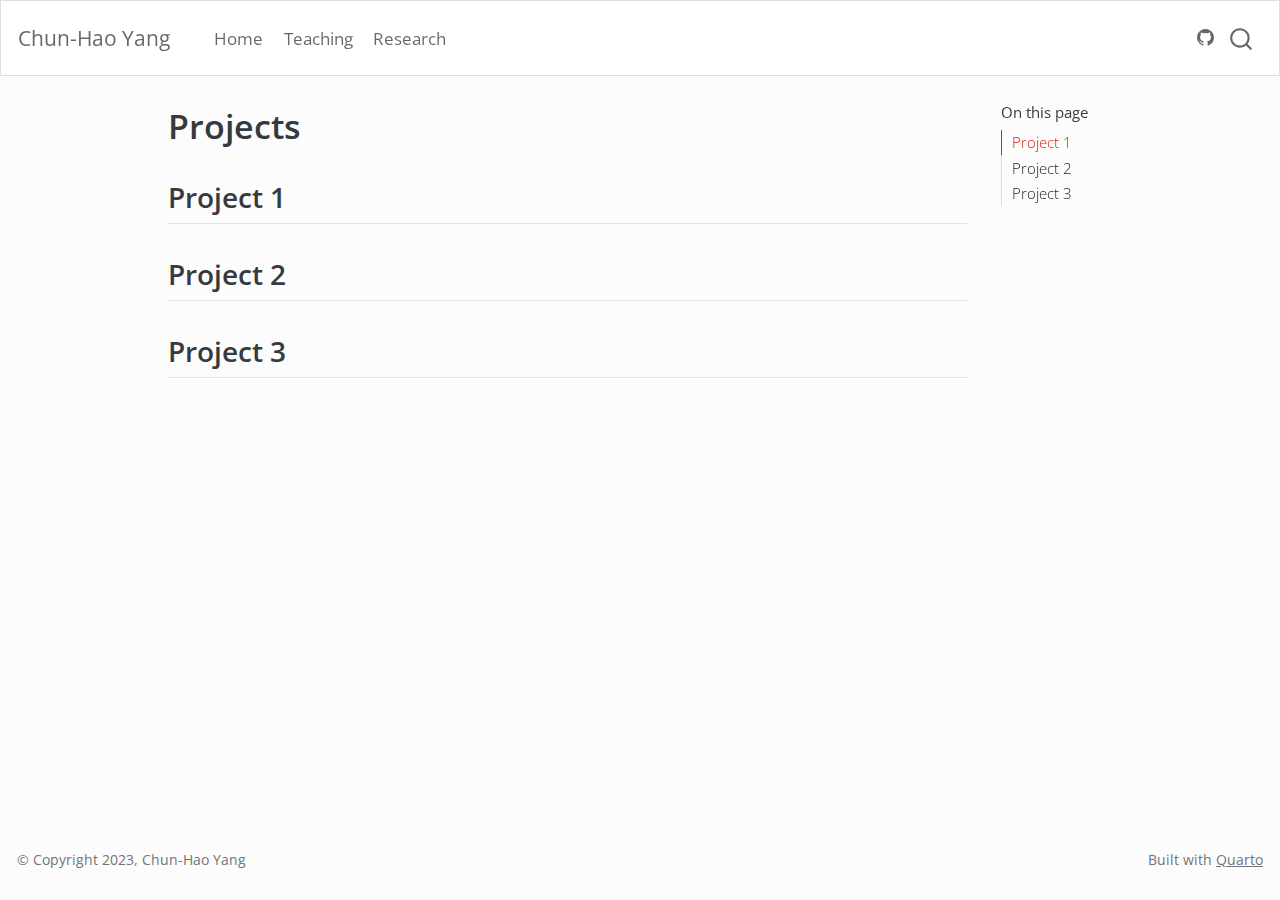
==== docs/projects.html @ c39fc4c0 "update" ====
<!DOCTYPE html>
<html xmlns="http://www.w3.org/1999/xhtml" lang="en" xml:lang="en"><head>

<meta charset="utf-8">
<meta name="generator" content="quarto-1.3.353">

<meta name="viewport" content="width=device-width, initial-scale=1.0, user-scalable=yes">


<title>Chun-Hao Yang - Projects</title>
<style>
code{white-space: pre-wrap;}
span.smallcaps{font-variant: small-caps;}
div.columns{display: flex; gap: min(4vw, 1.5em);}
div.column{flex: auto; overflow-x: auto;}
div.hanging-indent{margin-left: 1.5em; text-indent: -1.5em;}
ul.task-list{list-style: none;}
ul.task-list li input[type="checkbox"] {
  width: 0.8em;
  margin: 0 0.8em 0.2em -1em; /* quarto-specific, see https://github.com/quarto-dev/quarto-cli/issues/4556 */ 
  vertical-align: middle;
}
</style>


<script src="site_libs/quarto-nav/quarto-nav.js"></script>
<script src="site_libs/quarto-nav/headroom.min.js"></script>
<script src="site_libs/clipboard/clipboard.min.js"></script>
<script src="site_libs/quarto-search/autocomplete.umd.js"></script>
<script src="site_libs/quarto-search/fuse.min.js"></script>
<script src="site_libs/quarto-search/quarto-search.js"></script>
<meta name="quarto:offset" content="./">
<script src="site_libs/quarto-html/quarto.js"></script>
<script src="site_libs/quarto-html/popper.min.js"></script>
<script src="site_libs/quarto-html/tippy.umd.min.js"></script>
<script src="site_libs/quarto-html/anchor.min.js"></script>
<link href="site_libs/quarto-html/tippy.css" rel="stylesheet">
<link href="site_libs/quarto-html/quarto-syntax-highlighting.css" rel="stylesheet" id="quarto-text-highlighting-styles">
<script src="site_libs/bootstrap/bootstrap.min.js"></script>
<link href="site_libs/bootstrap/bootstrap-icons.css" rel="stylesheet">
<link href="site_libs/bootstrap/bootstrap.min.css" rel="stylesheet" id="quarto-bootstrap" data-mode="light">
<script id="quarto-search-options" type="application/json">{
  "location": "navbar",
  "copy-button": false,
  "collapse-after": 3,
  "panel-placement": "end",
  "type": "overlay",
  "limit": 20,
  "language": {
    "search-no-results-text": "No results",
    "search-matching-documents-text": "matching documents",
    "search-copy-link-title": "Copy link to search",
    "search-hide-matches-text": "Hide additional matches",
    "search-more-match-text": "more match in this document",
    "search-more-matches-text": "more matches in this document",
    "search-clear-button-title": "Clear",
    "search-detached-cancel-button-title": "Cancel",
    "search-submit-button-title": "Submit"
  }
}</script>


</head>

<body class="nav-fixed">

<div id="quarto-search-results"></div>
  <header id="quarto-header" class="headroom fixed-top">
    <nav class="navbar navbar-expand-lg navbar-dark ">
      <div class="navbar-container container-fluid">
      <div class="navbar-brand-container">
    <a class="navbar-brand" href="./index.html">
    <span class="navbar-title">Chun-Hao Yang</span>
    </a>
  </div>
            <div id="quarto-search" class="" title="Search"></div>
          <button class="navbar-toggler" type="button" data-bs-toggle="collapse" data-bs-target="#navbarCollapse" aria-controls="navbarCollapse" aria-expanded="false" aria-label="Toggle navigation" onclick="if (window.quartoToggleHeadroom) { window.quartoToggleHeadroom(); }">
  <span class="navbar-toggler-icon"></span>
</button>
          <div class="collapse navbar-collapse" id="navbarCollapse">
            <ul class="navbar-nav navbar-nav-scroll me-auto">
  <li class="nav-item">
    <a class="nav-link" href="./index.html" rel="" target="">
 <span class="menu-text">Home</span></a>
  </li>  
  <li class="nav-item">
    <a class="nav-link" href="./teaching.html" rel="" target="">
 <span class="menu-text">Teaching</span></a>
  </li>  
  <li class="nav-item">
    <a class="nav-link" href="./research.html" rel="" target="">
 <span class="menu-text">Research</span></a>
  </li>  
</ul>
            <div class="quarto-navbar-tools ms-auto">
    <a href="https://github.com/chun-hao/chun-hao.github.io" title="" class="quarto-navigation-tool px-1" aria-label=""><i class="bi bi-github"></i></a>
</div>
          </div> <!-- /navcollapse -->
      </div> <!-- /container-fluid -->
    </nav>
</header>
<!-- content -->
<div id="quarto-content" class="quarto-container page-columns page-rows-contents page-layout-article page-navbar">
<!-- sidebar -->
<!-- margin-sidebar -->
    <div id="quarto-margin-sidebar" class="sidebar margin-sidebar">
        <nav id="TOC" role="doc-toc" class="toc-active">
    <h2 id="toc-title">On this page</h2>
   
  <ul>
  <li><a href="#project-1" id="toc-project-1" class="nav-link active" data-scroll-target="#project-1">Project 1</a></li>
  <li><a href="#project-2" id="toc-project-2" class="nav-link" data-scroll-target="#project-2">Project 2</a></li>
  <li><a href="#project-3" id="toc-project-3" class="nav-link" data-scroll-target="#project-3">Project 3</a></li>
  </ul>
</nav>
    </div>
<!-- main -->
<main class="content" id="quarto-document-content">

<header id="title-block-header" class="quarto-title-block default">
<div class="quarto-title">
<h1 class="title">Projects</h1>
</div>



<div class="quarto-title-meta">

    
  
    
  </div>
  

</header>

<section id="project-1" class="level2">
<h2 class="anchored" data-anchor-id="project-1">Project 1</h2>
</section>
<section id="project-2" class="level2">
<h2 class="anchored" data-anchor-id="project-2">Project 2</h2>
</section>
<section id="project-3" class="level2">
<h2 class="anchored" data-anchor-id="project-3">Project 3</h2>


</section>

</main> <!-- /main -->
<script id="quarto-html-after-body" type="application/javascript">
window.document.addEventListener("DOMContentLoaded", function (event) {
  const toggleBodyColorMode = (bsSheetEl) => {
    const mode = bsSheetEl.getAttribute("data-mode");
    const bodyEl = window.document.querySelector("body");
    if (mode === "dark") {
      bodyEl.classList.add("quarto-dark");
      bodyEl.classList.remove("quarto-light");
    } else {
      bodyEl.classList.add("quarto-light");
      bodyEl.classList.remove("quarto-dark");
    }
  }
  const toggleBodyColorPrimary = () => {
    const bsSheetEl = window.document.querySelector("link#quarto-bootstrap");
    if (bsSheetEl) {
      toggleBodyColorMode(bsSheetEl);
    }
  }
  toggleBodyColorPrimary();  
  const icon = "";
  const anchorJS = new window.AnchorJS();
  anchorJS.options = {
    placement: 'right',
    icon: icon
  };
  anchorJS.add('.anchored');
  const isCodeAnnotation = (el) => {
    for (const clz of el.classList) {
      if (clz.startsWith('code-annotation-')) {                     
        return true;
      }
    }
    return false;
  }
  const clipboard = new window.ClipboardJS('.code-copy-button', {
    text: function(trigger) {
      const codeEl = trigger.previousElementSibling.cloneNode(true);
      for (const childEl of codeEl.children) {
        if (isCodeAnnotation(childEl)) {
          childEl.remove();
        }
      }
      return codeEl.innerText;
    }
  });
  clipboard.on('success', function(e) {
    // button target
    const button = e.trigger;
    // don't keep focus
    button.blur();
    // flash "checked"
    button.classList.add('code-copy-button-checked');
    var currentTitle = button.getAttribute("title");
    button.setAttribute("title", "Copied!");
    let tooltip;
    if (window.bootstrap) {
      button.setAttribute("data-bs-toggle", "tooltip");
      button.setAttribute("data-bs-placement", "left");
      button.setAttribute("data-bs-title", "Copied!");
      tooltip = new bootstrap.Tooltip(button, 
        { trigger: "manual", 
          customClass: "code-copy-button-tooltip",
          offset: [0, -8]});
      tooltip.show();    
    }
    setTimeout(function() {
      if (tooltip) {
        tooltip.hide();
        button.removeAttribute("data-bs-title");
        button.removeAttribute("data-bs-toggle");
        button.removeAttribute("data-bs-placement");
      }
      button.setAttribute("title", currentTitle);
      button.classList.remove('code-copy-button-checked');
    }, 1000);
    // clear code selection
    e.clearSelection();
  });
  function tippyHover(el, contentFn) {
    const config = {
      allowHTML: true,
      content: contentFn,
      maxWidth: 500,
      delay: 100,
      arrow: false,
      appendTo: function(el) {
          return el.parentElement;
      },
      interactive: true,
      interactiveBorder: 10,
      theme: 'quarto',
      placement: 'bottom-start'
    };
    window.tippy(el, config); 
  }
  const noterefs = window.document.querySelectorAll('a[role="doc-noteref"]');
  for (var i=0; i<noterefs.length; i++) {
    const ref = noterefs[i];
    tippyHover(ref, function() {
      // use id or data attribute instead here
      let href = ref.getAttribute('data-footnote-href') || ref.getAttribute('href');
      try { href = new URL(href).hash; } catch {}
      const id = href.replace(/^#\/?/, "");
      const note = window.document.getElementById(id);
      return note.innerHTML;
    });
  }
      let selectedAnnoteEl;
      const selectorForAnnotation = ( cell, annotation) => {
        let cellAttr = 'data-code-cell="' + cell + '"';
        let lineAttr = 'data-code-annotation="' +  annotation + '"';
        const selector = 'span[' + cellAttr + '][' + lineAttr + ']';
        return selector;
      }
      const selectCodeLines = (annoteEl) => {
        const doc = window.document;
        const targetCell = annoteEl.getAttribute("data-target-cell");
        const targetAnnotation = annoteEl.getAttribute("data-target-annotation");
        const annoteSpan = window.document.querySelector(selectorForAnnotation(targetCell, targetAnnotation));
        const lines = annoteSpan.getAttribute("data-code-lines").split(",");
        const lineIds = lines.map((line) => {
          return targetCell + "-" + line;
        })
        let top = null;
        let height = null;
        let parent = null;
        if (lineIds.length > 0) {
            //compute the position of the single el (top and bottom and make a div)
            const el = window.document.getElementById(lineIds[0]);
            top = el.offsetTop;
            height = el.offsetHeight;
            parent = el.parentElement.parentElement;
          if (lineIds.length > 1) {
            const lastEl = window.document.getElementById(lineIds[lineIds.length - 1]);
            const bottom = lastEl.offsetTop + lastEl.offsetHeight;
            height = bottom - top;
          }
          if (top !== null && height !== null && parent !== null) {
            // cook up a div (if necessary) and position it 
            let div = window.document.getElementById("code-annotation-line-highlight");
            if (div === null) {
              div = window.document.createElement("div");
              div.setAttribute("id", "code-annotation-line-highlight");
              div.style.position = 'absolute';
              parent.appendChild(div);
            }
            div.style.top = top - 2 + "px";
            div.style.height = height + 4 + "px";
            let gutterDiv = window.document.getElementById("code-annotation-line-highlight-gutter");
            if (gutterDiv === null) {
              gutterDiv = window.document.createElement("div");
              gutterDiv.setAttribute("id", "code-annotation-line-highlight-gutter");
              gutterDiv.style.position = 'absolute';
              const codeCell = window.document.getElementById(targetCell);
              const gutter = codeCell.querySelector('.code-annotation-gutter');
              gutter.appendChild(gutterDiv);
            }
            gutterDiv.style.top = top - 2 + "px";
            gutterDiv.style.height = height + 4 + "px";
          }
          selectedAnnoteEl = annoteEl;
        }
      };
      const unselectCodeLines = () => {
        const elementsIds = ["code-annotation-line-highlight", "code-annotation-line-highlight-gutter"];
        elementsIds.forEach((elId) => {
          const div = window.document.getElementById(elId);
          if (div) {
            div.remove();
          }
        });
        selectedAnnoteEl = undefined;
      };
      // Attach click handler to the DT
      const annoteDls = window.document.querySelectorAll('dt[data-target-cell]');
      for (const annoteDlNode of annoteDls) {
        annoteDlNode.addEventListener('click', (event) => {
          const clickedEl = event.target;
          if (clickedEl !== selectedAnnoteEl) {
            unselectCodeLines();
            const activeEl = window.document.querySelector('dt[data-target-cell].code-annotation-active');
            if (activeEl) {
              activeEl.classList.remove('code-annotation-active');
            }
            selectCodeLines(clickedEl);
            clickedEl.classList.add('code-annotation-active');
          } else {
            // Unselect the line
            unselectCodeLines();
            clickedEl.classList.remove('code-annotation-active');
          }
        });
      }
  const findCites = (el) => {
    const parentEl = el.parentElement;
    if (parentEl) {
      const cites = parentEl.dataset.cites;
      if (cites) {
        return {
          el,
          cites: cites.split(' ')
        };
      } else {
        return findCites(el.parentElement)
      }
    } else {
      return undefined;
    }
  };
  var bibliorefs = window.document.querySelectorAll('a[role="doc-biblioref"]');
  for (var i=0; i<bibliorefs.length; i++) {
    const ref = bibliorefs[i];
    const citeInfo = findCites(ref);
    if (citeInfo) {
      tippyHover(citeInfo.el, function() {
        var popup = window.document.createElement('div');
        citeInfo.cites.forEach(function(cite) {
          var citeDiv = window.document.createElement('div');
          citeDiv.classList.add('hanging-indent');
          citeDiv.classList.add('csl-entry');
          var biblioDiv = window.document.getElementById('ref-' + cite);
          if (biblioDiv) {
            citeDiv.innerHTML = biblioDiv.innerHTML;
          }
          popup.appendChild(citeDiv);
        });
        return popup.innerHTML;
      });
    }
  }
});
</script>
</div> <!-- /content -->
<footer class="footer">
  <div class="nav-footer">
    <div class="nav-footer-left">© Copyright 2023, Chun-Hao Yang</div>   
    <div class="nav-footer-center">
      &nbsp;
    </div>
    <div class="nav-footer-right">Built with <a href="https://quarto.org/">Quarto</a></div>
  </div>
</footer>



</body></html>
---- docs/site_libs/quarto-html/tippy.css ----
.tippy-box[data-animation=fade][data-state=hidden]{opacity:0}[data-tippy-root]{max-width:calc(100vw - 10px)}.tippy-box{position:relative;background-color:#333;color:#fff;border-radius:4px;font-size:14px;line-height:1.4;white-space:normal;outline:0;transition-property:transform,visibility,opacity}.tippy-box[data-placement^=top]>.tippy-arrow{bottom:0}.tippy-box[data-placement^=top]>.tippy-arrow:before{bottom:-7px;left:0;border-width:8px 8px 0;border-top-color:initial;transform-origin:center top}.tippy-box[data-placement^=bottom]>.tippy-arrow{top:0}.tippy-box[data-placement^=bottom]>.tippy-arrow:before{top:-7px;left:0;border-width:0 8px 8px;border-bottom-color:initial;transform-origin:center bottom}.tippy-box[data-placement^=left]>.tippy-arrow{right:0}.tippy-box[data-placement^=left]>.tippy-arrow:before{border-width:8px 0 8px 8px;border-left-color:initial;right:-7px;transform-origin:center left}.tippy-box[data-placement^=right]>.tippy-arrow{left:0}.tippy-box[data-placement^=right]>.tippy-arrow:before{left:-7px;border-width:8px 8px 8px 0;border-right-color:initial;transform-origin:center right}.tippy-box[data-inertia][data-state=visible]{transition-timing-function:cubic-bezier(.54,1.5,.38,1.11)}.tippy-arrow{width:16px;height:16px;color:#333}.tippy-arrow:before{content:"";position:absolute;border-color:transparent;border-style:solid}.tippy-content{position:relative;padding:5px 9px;z-index:1}
---- docs/site_libs/quarto-html/quarto-syntax-highlighting.css ----
/* quarto syntax highlight colors */
:root {
  --quarto-hl-ot-color: #003B4F;
  --quarto-hl-at-color: #657422;
  --quarto-hl-ss-color: #20794D;
  --quarto-hl-an-color: #5E5E5E;
  --quarto-hl-fu-color: #4758AB;
  --quarto-hl-st-color: #20794D;
  --quarto-hl-cf-color: #003B4F;
  --quarto-hl-op-color: #5E5E5E;
  --quarto-hl-er-color: #AD0000;
  --quarto-hl-bn-color: #AD0000;
  --quarto-hl-al-color: #AD0000;
  --quarto-hl-va-color: #111111;
  --quarto-hl-bu-color: inherit;
  --quarto-hl-ex-color: inherit;
  --quarto-hl-pp-color: #AD0000;
  --quarto-hl-in-color: #5E5E5E;
  --quarto-hl-vs-color: #20794D;
  --quarto-hl-wa-color: #5E5E5E;
  --quarto-hl-do-color: #5E5E5E;
  --quarto-hl-im-color: #00769E;
  --quarto-hl-ch-color: #20794D;
  --quarto-hl-dt-color: #AD0000;
  --quarto-hl-fl-color: #AD0000;
  --quarto-hl-co-color: #5E5E5E;
  --quarto-hl-cv-color: #5E5E5E;
  --quarto-hl-cn-color: #8f5902;
  --quarto-hl-sc-color: #5E5E5E;
  --quarto-hl-dv-color: #AD0000;
  --quarto-hl-kw-color: #003B4F;
}

/* other quarto variables */
:root {
  --quarto-font-monospace: SFMono-Regular, Menlo, Monaco, Consolas, "Liberation Mono", "Courier New", monospace;
}

pre > code.sourceCode > span {
  color: #003B4F;
}

code span {
  color: #003B4F;
}

code.sourceCode > span {
  color: #003B4F;
}

div.sourceCode,
div.sourceCode pre.sourceCode {
  color: #003B4F;
}

code span.ot {
  color: #003B4F;
  font-style: inherit;
}

code span.at {
  color: #657422;
  font-style: inherit;
}

code span.ss {
  color: #20794D;
  font-style: inherit;
}

code span.an {
  color: #5E5E5E;
  font-style: inherit;
}

code span.fu {
  color: #4758AB;
  font-style: inherit;
}

code span.st {
  color: #20794D;
  font-style: inherit;
}

code span.cf {
  color: #003B4F;
  font-style: inherit;
}

code span.op {
  color: #5E5E5E;
  font-style: inherit;
}

code span.er {
  color: #AD0000;
  font-style: inherit;
}

code span.bn {
  color: #AD0000;
  font-style: inherit;
}

code span.al {
  color: #AD0000;
  font-style: inherit;
}

code span.va {
  color: #111111;
  font-style: inherit;
}

code span.bu {
  font-style: inherit;
}

code span.ex {
  font-style: inherit;
}

code span.pp {
  color: #AD0000;
  font-style: inherit;
}

code span.in {
  color: #5E5E5E;
  font-style: inherit;
}

code span.vs {
  color: #20794D;
  font-style: inherit;
}

code span.wa {
  color: #5E5E5E;
  font-style: italic;
}

code span.do {
  color: #5E5E5E;
  font-style: italic;
}

code span.im {
  color: #00769E;
  font-style: inherit;
}

code span.ch {
  color: #20794D;
  font-style: inherit;
}

code span.dt {
  color: #AD0000;
  font-style: inherit;
}

code span.fl {
  color: #AD0000;
  font-style: inherit;
}

code span.co {
  color: #5E5E5E;
  font-style: inherit;
}

code span.cv {
  color: #5E5E5E;
  font-style: italic;
}

code span.cn {
  color: #8f5902;
  font-style: inherit;
}

code span.sc {
  color: #5E5E5E;
  font-style: inherit;
}

code span.dv {
  color: #AD0000;
  font-style: inherit;
}

code span.kw {
  color: #003B4F;
  font-style: inherit;
}

.prevent-inlining {
  content: "</";
}

/*# sourceMappingURL=debc5d5d77c3f9108843748ff7464032.css.map */
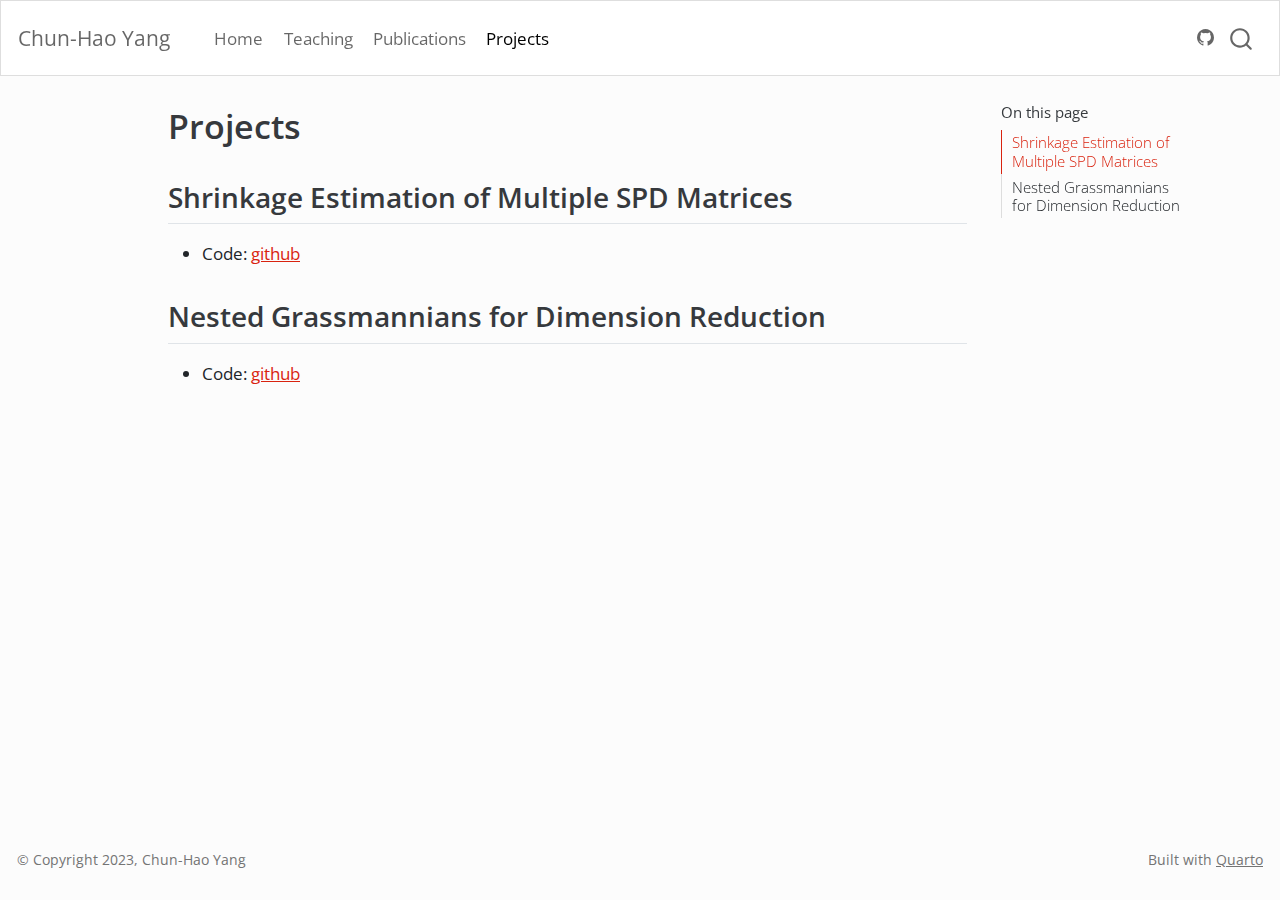
==== commit 8870529d: "update" ====
--- a/docs/projects.html
+++ b/docs/projects.html
@@ -88,8 +88,12 @@
  <span class="menu-text">Teaching</span></a>
   </li>  
   <li class="nav-item">
-    <a class="nav-link" href="./research.html" rel="" target="">
- <span class="menu-text">Research</span></a>
+    <a class="nav-link" href="./publication.html" rel="" target="">
+ <span class="menu-text">Publications</span></a>
+  </li>  
+  <li class="nav-item">
+    <a class="nav-link active" href="./projects.html" rel="" target="" aria-current="page">
+ <span class="menu-text">Projects</span></a>
   </li>  
 </ul>
             <div class="quarto-navbar-tools ms-auto">
@@ -108,9 +112,8 @@
     <h2 id="toc-title">On this page</h2>
    
   <ul>
-  <li><a href="#project-1" id="toc-project-1" class="nav-link active" data-scroll-target="#project-1">Project 1</a></li>
-  <li><a href="#project-2" id="toc-project-2" class="nav-link" data-scroll-target="#project-2">Project 2</a></li>
-  <li><a href="#project-3" id="toc-project-3" class="nav-link" data-scroll-target="#project-3">Project 3</a></li>
+  <li><a href="#shrinkage-estimation-of-multiple-spd-matrices" id="toc-shrinkage-estimation-of-multiple-spd-matrices" class="nav-link active" data-scroll-target="#shrinkage-estimation-of-multiple-spd-matrices">Shrinkage Estimation of Multiple SPD Matrices</a></li>
+  <li><a href="#nested-grassmannians-for-dimension-reduction" id="toc-nested-grassmannians-for-dimension-reduction" class="nav-link" data-scroll-target="#nested-grassmannians-for-dimension-reduction">Nested Grassmannians for Dimension Reduction</a></li>
   </ul>
 </nav>
     </div>
@@ -134,14 +137,17 @@
 
 </header>
 
-<section id="project-1" class="level2">
-<h2 class="anchored" data-anchor-id="project-1">Project 1</h2>
+<section id="shrinkage-estimation-of-multiple-spd-matrices" class="level2">
+<h2 class="anchored" data-anchor-id="shrinkage-estimation-of-multiple-spd-matrices">Shrinkage Estimation of Multiple SPD Matrices</h2>
+<ul>
+<li>Code: <a href="https://github.com/chun-hao/SPD-SURE">github</a></li>
+</ul>
 </section>
-<section id="project-2" class="level2">
-<h2 class="anchored" data-anchor-id="project-2">Project 2</h2>
-</section>
-<section id="project-3" class="level2">
-<h2 class="anchored" data-anchor-id="project-3">Project 3</h2>
+<section id="nested-grassmannians-for-dimension-reduction" class="level2">
+<h2 class="anchored" data-anchor-id="nested-grassmannians-for-dimension-reduction">Nested Grassmannians for Dimension Reduction</h2>
+<ul>
+<li>Code: <a href="https://github.com/chun-hao/NestedGrassmann">github</a></li>
+</ul>
 
 
 </section>
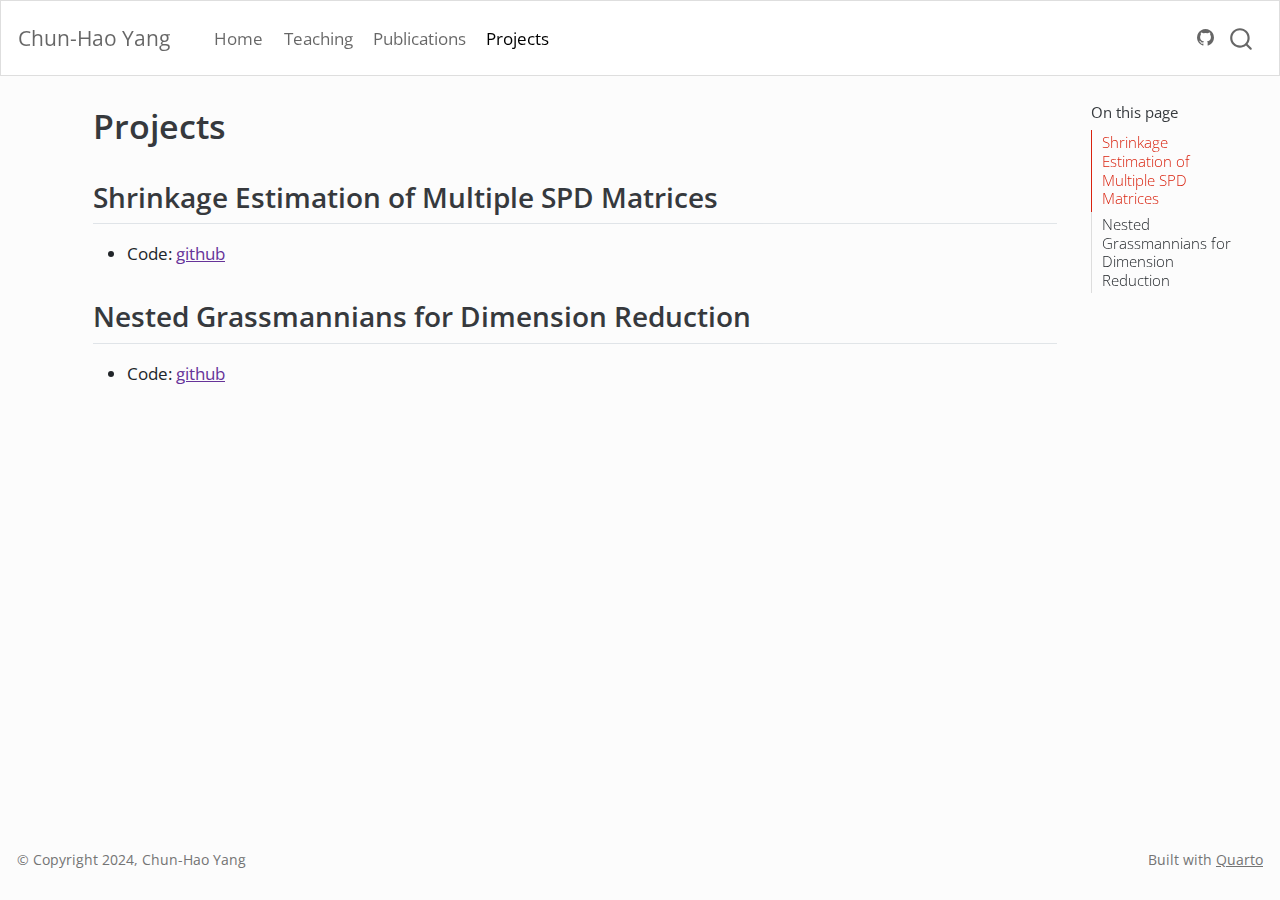
==== commit eafeb524: "update" ====
--- a/docs/projects.html
+++ b/docs/projects.html
@@ -2,7 +2,7 @@
 <html xmlns="http://www.w3.org/1999/xhtml" lang="en" xml:lang="en"><head>
 
 <meta charset="utf-8">
-<meta name="generator" content="quarto-1.3.353">
+<meta name="generator" content="quarto-1.3.450">
 
 <meta name="viewport" content="width=device-width, initial-scale=1.0, user-scalable=yes">
 
@@ -55,7 +55,8 @@
     "search-more-matches-text": "more matches in this document",
     "search-clear-button-title": "Clear",
     "search-detached-cancel-button-title": "Cancel",
-    "search-submit-button-title": "Submit"
+    "search-submit-button-title": "Submit",
+    "search-label": "Search"
   }
 }</script>
 
@@ -97,7 +98,7 @@
   </li>  
 </ul>
             <div class="quarto-navbar-tools ms-auto">
-    <a href="https://github.com/chun-hao/chun-hao.github.io" title="" class="quarto-navigation-tool px-1" aria-label=""><i class="bi bi-github"></i></a>
+    <a href="https://github.com/chun-hao/chun-hao.github.io" rel="" title="" class="quarto-navigation-tool px-1" aria-label=""><i class="bi bi-github"></i></a>
 </div>
           </div> <!-- /navcollapse -->
       </div> <!-- /container-fluid -->
@@ -389,7 +390,7 @@
 </div> <!-- /content -->
 <footer class="footer">
   <div class="nav-footer">
-    <div class="nav-footer-left">© Copyright 2023, Chun-Hao Yang</div>   
+    <div class="nav-footer-left">© Copyright 2024, Chun-Hao Yang</div>   
     <div class="nav-footer-center">
       &nbsp;
     </div>
